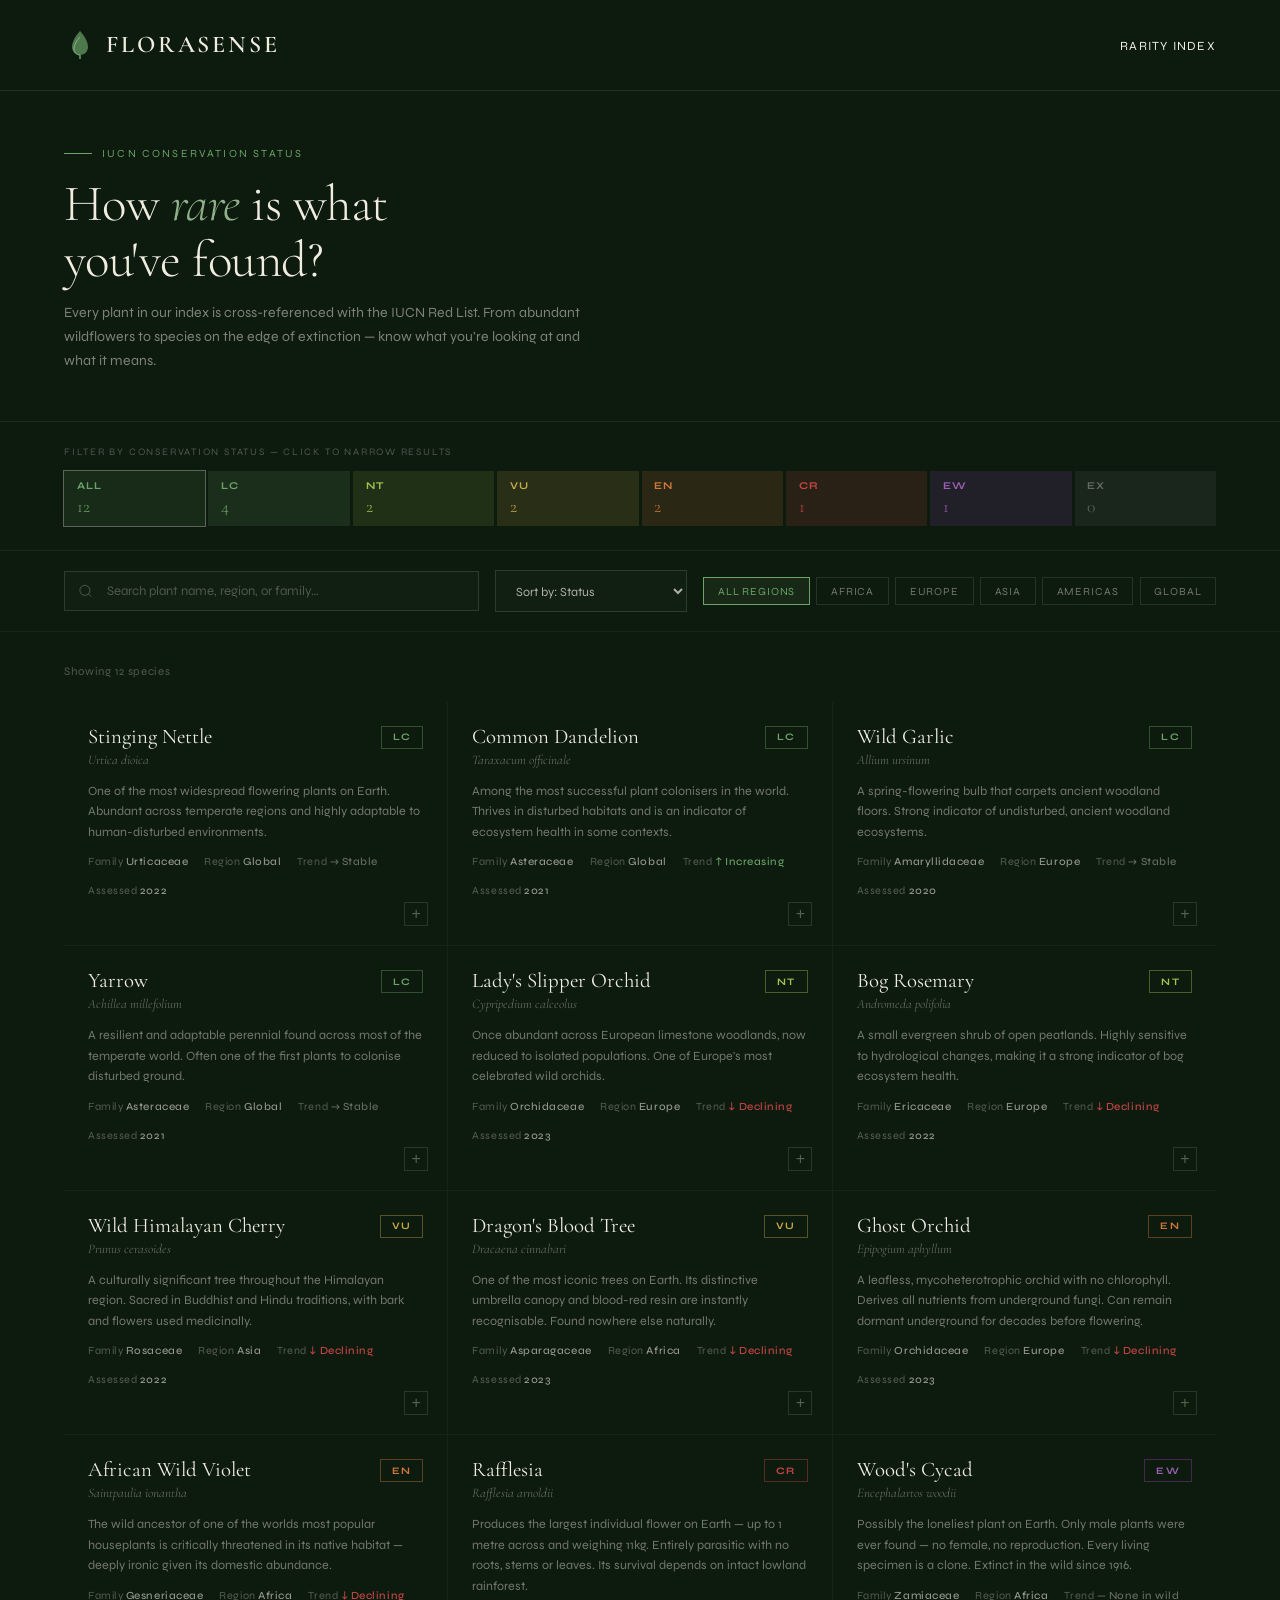
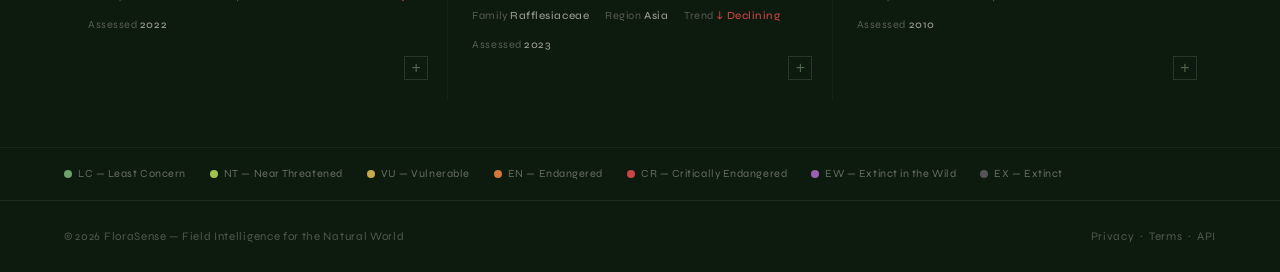
==== pages/rarity.html @ 64cdcfa9 "new commit" ====
<!DOCTYPE html>
<html lang="en">
<head>
<meta charset="UTF-8">
<meta name="viewport" content="width=device-width, initial-scale=1.0">
<title>FloraSense — Rarity Index</title>
<link href="https://fonts.googleapis.com/css2?family=Cormorant+Garamond:ital,wght@0,300;0,400;0,600;1,300;1,400&family=Syne:wght@400;500;700&display=swap" rel="stylesheet">
<link rel="stylesheet" href="../assets/css/style.css">
<style>
  .page { min-height: 100vh; display: flex; flex-direction: column; background: #0d1a0e; }

  .page-hero {
    position: relative;
    padding: 3.5rem 4rem 3rem;
    border-bottom: 0.5px solid rgba(143,176,138,0.12);
    overflow: hidden;
  }

  .page-hero::before {
    content: '';
    position: absolute;
    inset: 0;
    background-image: url('../assets/images/forest_elf.jpg');
    background-size: cover;
    background-position: center 60%;
    filter: saturate(0.3) brightness(0.15);
    z-index: 0;
  }

  .page-hero-content { position: relative; z-index: 1; max-width: 1300px; margin: 0 auto; width: 100%; }

  .panel-label {
    font-size: 0.68rem;
    letter-spacing: 0.2em;
    text-transform: uppercase;
    color: var(--leaf);
    margin-bottom: 1rem;
    display: flex;
    align-items: center;
    gap: 10px;
  }
  .panel-label::before { content: ''; width: 28px; height: 1px; background: var(--leaf); }

  .page-hero h1 {
    font-family: 'Cormorant Garamond', serif;
    font-size: clamp(2.2rem, 4vw, 3.5rem);
    font-weight: 300;
    line-height: 1.1;
    margin-bottom: 0.8rem;
  }
  .page-hero h1 em { font-style: italic; color: var(--sage); }
  .page-hero p { font-size: 0.88rem; color: rgba(240,236,224,0.5); line-height: 1.7; max-width: 540px; }

  /* SCALE STRIP */
  .scale-strip {
    padding: 1.5rem 4rem;
    border-bottom: 0.5px solid rgba(143,176,138,0.1);
    max-width: 1300px;
    margin: 0 auto;
    width: 100%;
  }
  .scale-label { font-size: 0.62rem; letter-spacing: 0.18em; text-transform: uppercase; color: rgba(240,236,224,0.3); margin-bottom: 0.8rem; }
  .scale-bar { display: flex; gap: 3px; }
  .scale-seg { flex: 1; padding: 0.55rem 0.8rem; cursor: pointer; transition: opacity 0.2s; display: flex; flex-direction: column; gap: 4px; }
  .scale-seg:hover { opacity: 0.8; }
  .scale-seg.active { outline: 1.5px solid rgba(240,236,224,0.35); }
  .scale-seg-label { font-size: 0.65rem; font-weight: 700; letter-spacing: 0.1em; text-transform: uppercase; }
  .scale-seg-count { font-family: 'Cormorant Garamond', serif; font-size: 1.1rem; font-weight: 300; }

  .seg-all { background: rgba(107,163,104,0.12); } .seg-all .scale-seg-label,.seg-all .scale-seg-count { color: var(--leaf); }
  .seg-lc  { background: rgba(107,163,104,0.15); } .seg-lc  .scale-seg-label,.seg-lc  .scale-seg-count { color: #6ba368; }
  .seg-nt  { background: rgba(160,195,80,0.13);  } .seg-nt  .scale-seg-label,.seg-nt  .scale-seg-count { color: #a0c350; }
  .seg-vu  { background: rgba(201,168,76,0.15);  } .seg-vu  .scale-seg-label,.seg-vu  .scale-seg-count { color: #c9a84c; }
  .seg-en  { background: rgba(210,120,60,0.15);  } .seg-en  .scale-seg-label,.seg-en  .scale-seg-count { color: #d2783c; }
  .seg-cr  { background: rgba(200,70,70,0.15);   } .seg-cr  .scale-seg-label,.seg-cr  .scale-seg-count { color: #c84646; }
  .seg-ew  { background: rgba(150,60,180,0.15);  } .seg-ew  .scale-seg-label,.seg-ew  .scale-seg-count { color: #9a60b4; }
  .seg-ex  { background: rgba(80,80,80,0.2);     } .seg-ex  .scale-seg-label,.seg-ex  .scale-seg-count { color: rgba(240,236,224,0.35); }

  /* CONTROLS */
  .controls-row {
    padding: 1.2rem 4rem;
    border-bottom: 0.5px solid rgba(143,176,138,0.08);
    display: flex;
    gap: 1rem;
    align-items: center;
    flex-wrap: wrap;
    max-width: 1300px;
    margin: 0 auto;
    width: 100%;
  }

  .search-wrap { position: relative; flex: 1; min-width: 200px; }
  .search-wrap svg { position: absolute; left: 14px; top: 50%; transform: translateY(-50%); width: 15px; height: 15px; stroke: rgba(143,176,138,0.45); pointer-events: none; }
  #search-input { width: 100%; background: rgba(20,36,21,0.5); border: 0.5px solid rgba(143,176,138,0.2); color: var(--cream); font-family: 'Syne', sans-serif; font-size: 0.82rem; padding: 0.7rem 1rem 0.7rem 2.6rem; outline: none; transition: border-color 0.2s; }
  #search-input::placeholder { color: rgba(240,236,224,0.28); }
  #search-input:focus { border-color: var(--leaf); }

  .sort-select { background: rgba(20,36,21,0.5); border: 0.5px solid rgba(143,176,138,0.2); color: rgba(240,236,224,0.7); font-family: 'Syne', sans-serif; font-size: 0.78rem; padding: 0.7rem 1rem; outline: none; cursor: pointer; }
  .sort-select option { background: #0d1a0e; }

  .region-pills { display: flex; gap: 0.4rem; flex-wrap: wrap; }
  .region-pill { font-family: 'Syne', sans-serif; font-size: 0.68rem; letter-spacing: 0.08em; text-transform: uppercase; padding: 0.4rem 0.85rem; border: 0.5px solid rgba(143,176,138,0.18); color: rgba(240,236,224,0.45); background: transparent; cursor: pointer; transition: all 0.2s; }
  .region-pill:hover { border-color: var(--leaf); color: var(--cream); }
  .region-pill.active { border-color: var(--leaf); color: var(--leaf); background: rgba(107,163,104,0.1); }

  /* GRID */
  .rarity-grid-wrap { padding: 2rem 4rem 3rem; max-width: 1300px; margin: 0 auto; width: 100%; flex: 1; }
  .grid-meta { font-size: 0.72rem; color: rgba(240,236,224,0.3); letter-spacing: 0.06em; margin-bottom: 1.5rem; }
  .rarity-grid { display: grid; grid-template-columns: repeat(auto-fill, minmax(300px, 1fr)); gap: 1px; background: rgba(143,176,138,0.07); }

  /* PLANT CARD */
  .plant-card { background: #0d1a0e; padding: 1.5rem; cursor: pointer; transition: background 0.2s; position: relative; padding-bottom: 3rem; }
  .plant-card:hover { background: rgba(20,36,21,0.9); }
  .plant-card.expanded { background: rgba(20,40,21,0.95); }

  .card-top { display: flex; align-items: flex-start; justify-content: space-between; gap: 0.8rem; margin-bottom: 0.8rem; }
  .card-name { font-family: 'Cormorant Garamond', serif; font-size: 1.3rem; font-weight: 400; line-height: 1.1; margin-bottom: 0.2rem; }
  .card-latin { font-family: 'Cormorant Garamond', serif; font-style: italic; font-size: 0.82rem; color: rgba(240,236,224,0.38); }
  .card-snippet { font-size: 0.78rem; color: rgba(240,236,224,0.45); line-height: 1.65; margin-bottom: 0.8rem; }

  .status-badge { font-size: 0.62rem; font-weight: 700; letter-spacing: 0.12em; text-transform: uppercase; padding: 0.28rem 0.7rem; white-space: nowrap; flex-shrink: 0; }
  .status-LC { border: 0.5px solid rgba(107,163,104,0.4); color: #6ba368; }
  .status-NT { border: 0.5px solid rgba(160,195,80,0.4);  color: #a0c350; }
  .status-VU { border: 0.5px solid rgba(201,168,76,0.4);  color: #c9a84c; }
  .status-EN { border: 0.5px solid rgba(210,120,60,0.4);  color: #d2783c; }
  .status-CR { border: 0.5px solid rgba(200,70,70,0.4);   color: #c84646; }
  .status-EW { border: 0.5px solid rgba(150,60,180,0.4);  color: #9a60b4; }
  .status-EX { border: 0.5px solid rgba(120,120,120,0.4); color: rgba(240,236,224,0.4); }

  .card-meta-row { display: flex; gap: 1rem; flex-wrap: wrap; }
  .card-meta-item { font-size: 0.68rem; color: rgba(240,236,224,0.32); letter-spacing: 0.05em; }
  .card-meta-item span { color: rgba(240,236,224,0.6); font-weight: 500; }

  .card-expand-btn { position: absolute; bottom: 1.2rem; right: 1.2rem; width: 24px; height: 24px; border: 0.5px solid rgba(143,176,138,0.2); background: transparent; cursor: pointer; display: flex; align-items: center; justify-content: center; transition: all 0.2s; color: rgba(143,176,138,0.5); font-size: 16px; line-height: 1; }
  .plant-card:hover .card-expand-btn { border-color: var(--leaf); color: var(--leaf); }

  /* EXPANDED DETAIL */
  .card-detail { display: none; margin-top: 1.2rem; padding-top: 1.2rem; border-top: 0.5px solid rgba(143,176,138,0.12); animation: fadeUp 0.3s ease forwards; }
  .plant-card.expanded .card-detail { display: block; }

  @keyframes fadeUp { from { opacity:0; transform:translateY(8px); } to { opacity:1; transform:translateY(0); } }

  .detail-row { display: grid; grid-template-columns: 1fr 1fr; gap: 1.2rem; margin-bottom: 1.2rem; }
  .detail-block-title { font-size: 0.62rem; letter-spacing: 0.15em; text-transform: uppercase; color: var(--leaf); margin-bottom: 0.45rem; }
  .detail-block-body { font-size: 0.78rem; color: rgba(240,236,224,0.6); line-height: 1.65; }

  .threat-tags { display: flex; flex-wrap: wrap; gap: 0.4rem; margin-top: 0.4rem; }
  .threat-tag { font-size: 0.65rem; letter-spacing: 0.05em; padding: 0.25rem 0.6rem; border: 0.5px solid rgba(200,100,80,0.25); color: #d48a7a; }
  .conservation-tag { font-size: 0.65rem; letter-spacing: 0.05em; padding: 0.25rem 0.6rem; border: 0.5px solid rgba(107,163,104,0.25); color: var(--sage); }

  .card-actions { display: flex; gap: 1rem; margin-top: 1rem; padding-top: 1rem; border-top: 0.5px solid rgba(143,176,138,0.08); }
  .card-action-link { font-size: 0.72rem; letter-spacing: 0.08em; text-transform: uppercase; color: var(--leaf); text-decoration: none; transition: color 0.2s; }
  .card-action-link:hover { color: var(--sage); }

  /* LEGEND */
  .legend-strip { padding: 1.2rem 4rem; border-top: 0.5px solid rgba(143,176,138,0.08); display: flex; gap: 1.5rem; flex-wrap: wrap; max-width: 1300px; margin: 0 auto; width: 100%; }
  .legend-item { display: flex; align-items: center; gap: 6px; font-size: 0.68rem; color: rgba(240,236,224,0.4); letter-spacing: 0.05em; }
  .legend-dot { width: 8px; height: 8px; border-radius: 50%; flex-shrink: 0; }

  @media (max-width: 900px) {
    .page-hero,.scale-strip,.controls-row,.rarity-grid-wrap,.legend-strip { padding-left: 1.5rem; padding-right: 1.5rem; }
    .rarity-grid { grid-template-columns: 1fr; }
    .scale-seg-label { font-size: 0.55rem; }
    .detail-row { grid-template-columns: 1fr; }
    .region-pills { display: none; }
  }
</style>
</head>
<body>
<div class="page">

  <nav>
    <a href="../index.html" class="logo">
      <svg class="logo-icon" viewBox="0 0 32 32" fill="none">
        <path d="M16 2C16 2 8 10 8 18C8 22.4 11.6 26 16 26C20.4 26 24 22.4 24 18C24 10 16 2 16 2Z" fill="#6ba368" opacity="0.7"/>
        <path d="M16 8C16 8 10 14 10 20C10 23.3 12.7 26 16 26" stroke="#8fb08a" stroke-width="1" fill="none"/>
        <line x1="16" y1="26" x2="16" y2="30" stroke="#6ba368" stroke-width="1.5"/>
      </svg>
      <span class="logo-text">FloraSense</span>
    </a>
    <ul class="nav-links">
      <!--<li><a href="scan.html">Identify</a></li>-->
      <!--<li><a href="remedies.html">Remedies</a></li>-->
      <li><a href="rarity.html" style="color:var(--cream)">Rarity Index</a></li>
      <!--<li><a href="field-guide.html">Field Guide</a></li>-->
    </ul>
  </nav>

  <div class="page-hero">
    <div class="page-hero-content">
      <div class="panel-label">IUCN Conservation Status</div>
      <h1>How <em>rare</em> is what<br>you've found?</h1>
      <p>Every plant in our index is cross-referenced with the IUCN Red List. From abundant wildflowers to species on the edge of extinction — know what you're looking at and what it means.</p>
    </div>
  </div>

  <!-- RARITY SCALE BAR -->
  <div class="scale-strip">
    <div class="scale-label">Filter by conservation status — click to narrow results</div>
    <div class="scale-bar">
      <div class="scale-seg seg-all active" data-status="all"><span class="scale-seg-label">All</span><span class="scale-seg-count" id="count-all">12</span></div>
      <div class="scale-seg seg-lc"  data-status="LC"><span class="scale-seg-label">LC</span><span class="scale-seg-count" id="count-LC">0</span></div>
      <div class="scale-seg seg-nt"  data-status="NT"><span class="scale-seg-label">NT</span><span class="scale-seg-count" id="count-NT">0</span></div>
      <div class="scale-seg seg-vu"  data-status="VU"><span class="scale-seg-label">VU</span><span class="scale-seg-count" id="count-VU">0</span></div>
      <div class="scale-seg seg-en"  data-status="EN"><span class="scale-seg-label">EN</span><span class="scale-seg-count" id="count-EN">0</span></div>
      <div class="scale-seg seg-cr"  data-status="CR"><span class="scale-seg-label">CR</span><span class="scale-seg-count" id="count-CR">0</span></div>
      <div class="scale-seg seg-ew"  data-status="EW"><span class="scale-seg-label">EW</span><span class="scale-seg-count" id="count-EW">0</span></div>
      <div class="scale-seg seg-ex"  data-status="EX"><span class="scale-seg-label">EX</span><span class="scale-seg-count" id="count-EX">0</span></div>
    </div>
  </div>

  <!-- CONTROLS -->
  <div class="controls-row">
    <div class="search-wrap">
      <svg viewBox="0 0 24 24" fill="none" stroke="currentColor" stroke-width="1.5"><circle cx="11" cy="11" r="8"/><path d="M21 21l-4.35-4.35"/></svg>
      <input type="text" id="search-input" placeholder="Search plant name, region, or family…">
    </div>
    <select class="sort-select" id="sort-select">
      <option value="status">Sort by: Status</option>
      <option value="name">Sort by: Name</option>
      <option value="population">Sort by: Population Trend</option>
    </select>
    <div class="region-pills">
      <button class="region-pill active" data-region="all">All Regions</button>
      <button class="region-pill" data-region="africa">Africa</button>
      <button class="region-pill" data-region="europe">Europe</button>
      <button class="region-pill" data-region="asia">Asia</button>
      <button class="region-pill" data-region="americas">Americas</button>
      <button class="region-pill" data-region="global">Global</button>
    </div>
  </div>

  <!-- GRID -->
  <div class="rarity-grid-wrap">
    <div class="grid-meta" id="grid-meta">Showing 12 species</div>
    <div class="rarity-grid" id="rarity-grid"></div>
  </div>

  <!-- LEGEND -->
  <div class="legend-strip">
    <div class="legend-item"><div class="legend-dot" style="background:#6ba368"></div>LC — Least Concern</div>
    <div class="legend-item"><div class="legend-dot" style="background:#a0c350"></div>NT — Near Threatened</div>
    <div class="legend-item"><div class="legend-dot" style="background:#c9a84c"></div>VU — Vulnerable</div>
    <div class="legend-item"><div class="legend-dot" style="background:#d2783c"></div>EN — Endangered</div>
    <div class="legend-item"><div class="legend-dot" style="background:#c84646"></div>CR — Critically Endangered</div>
    <div class="legend-item"><div class="legend-dot" style="background:#9a60b4"></div>EW — Extinct in the Wild</div>
    <div class="legend-item"><div class="legend-dot" style="background:#555"></div>EX — Extinct</div>
  </div>

  <footer>
    <span>&copy; 2026 FloraSense &mdash; Field Intelligence for the Natural World</span>
    <span>Privacy &nbsp;&middot;&nbsp; Terms &nbsp;&middot;&nbsp; API</span>
  </footer>
</div>

<script>
const plants = [
  { id:1,  name:'Stinging Nettle',         latin:'Urtica dioica',          family:'Urticaceae',     status:'LC', region:'global',  population:'Stable',        trend:'stable',    habitat:'Disturbed ground, riverbanks, woodland edges',       range:'Worldwide — all continents except Antarctica',           snippet:'One of the most widespread flowering plants on Earth. Abundant across temperate regions and highly adaptable to human-disturbed environments.',                                                                                threats:[],                                                                                          conservation:['No conservation concern','Widely cultivated'],                                               lastAssessed:'2022' },
  { id:2,  name:'Common Dandelion',        latin:'Taraxacum officinale',   family:'Asteraceae',     status:'LC', region:'global',  population:'Increasing',    trend:'increasing',habitat:'Grassland, lawns, roadsides, disturbed soil',        range:'Globally distributed, native to Eurasia',                snippet:'Among the most successful plant colonisers in the world. Thrives in disturbed habitats and is an indicator of ecosystem health in some contexts.',                                                                             threats:[],                                                                                          conservation:['No conservation action required'],                                                           lastAssessed:'2021' },
  { id:3,  name:'Wild Garlic',             latin:'Allium ursinum',         family:'Amaryllidaceae', status:'LC', region:'europe',  population:'Stable',        trend:'stable',    habitat:'Damp deciduous woodland, shaded stream banks',        range:'Europe and Asia',                                        snippet:'A spring-flowering bulb that carpets ancient woodland floors. Strong indicator of undisturbed, ancient woodland ecosystems.',                                                                                                 threats:['Habitat loss from woodland clearance'],                                                    conservation:['Protected in some EU states','Habitat preservation key'],                                   lastAssessed:'2020' },
  { id:4,  name:'Yarrow',                  latin:'Achillea millefolium',   family:'Asteraceae',     status:'LC', region:'global',  population:'Stable',        trend:'stable',    habitat:'Meadows, grasslands, roadsides, open woodland',       range:'Northern hemisphere — widespread',                       snippet:'A resilient and adaptable perennial found across most of the temperate world. Often one of the first plants to colonise disturbed ground.',                                                                                  threats:[],                                                                                          conservation:['No concern','Beneficial for pollinators'],                                                   lastAssessed:'2021' },
  { id:5,  name:"Lady's Slipper Orchid",  latin:'Cypripedium calceolus',  family:'Orchidaceae',    status:'NT', region:'europe',  population:'Declining',     trend:'declining', habitat:'Calcareous woodland, limestone grassland',            range:'Europe and Asia, highly fragmented',                     snippet:"Once abundant across European limestone woodlands, now reduced to isolated populations. One of Europe's most celebrated wild orchids.",                                                                                       threats:['Illegal collection','Habitat loss','Woodland management changes'],                         conservation:['CITES Appendix II','Protected across EU','Active reintroduction programmes'],               lastAssessed:'2023' },
  { id:6,  name:'Bog Rosemary',           latin:'Andromeda polifolia',    family:'Ericaceae',      status:'NT', region:'europe',  population:'Declining',     trend:'declining', habitat:'Peat bogs, wet heathland, sphagnum moss communities', range:'Circumpolar — Northern Europe, Asia, North America',     snippet:'A small evergreen shrub of open peatlands. Highly sensitive to hydrological changes, making it a strong indicator of bog ecosystem health.',                                                                                 threats:['Peat extraction','Drainage of wetlands','Climate-driven habitat drying'],                  conservation:['Peatland restoration key','Protected in several EU countries'],                             lastAssessed:'2022' },
  { id:7,  name:'Wild Himalayan Cherry',  latin:'Prunus cerasoides',      family:'Rosaceae',       status:'VU', region:'asia',    population:'Declining',     trend:'declining', habitat:'Montane forests, 1,000–2,400m elevation',            range:'Himalayas — India, Nepal, Bhutan, Myanmar',              snippet:'A culturally significant tree throughout the Himalayan region. Sacred in Buddhist and Hindu traditions, with bark and flowers used medicinally.',                                                                              threats:['Deforestation','Over-harvesting of bark','Agricultural expansion','Climate change'],        conservation:['Protected forest zones','Community conservation efforts in Nepal'],                         lastAssessed:'2022' },
  { id:8,  name:"Dragon's Blood Tree",    latin:'Dracaena cinnabari',     family:'Asparagaceae',   status:'VU', region:'africa',  population:'Declining',     trend:'declining', habitat:'Rocky plateaus, monsoon cloud forest',               range:'Endemic to Socotra Island, Yemen',                       snippet:"One of the most iconic trees on Earth. Its distinctive umbrella canopy and blood-red resin are instantly recognisable. Found nowhere else naturally.",                                                                        threats:['Climate change reducing fog','Overgrazing','Low natural regeneration'],                    conservation:['UNESCO World Heritage Site','Socotra Archipelago protected area'],                          lastAssessed:'2023' },
  { id:9,  name:'Ghost Orchid',           latin:'Epipogium aphyllum',     family:'Orchidaceae',    status:'EN', region:'europe',  population:'Declining',     trend:'declining', habitat:'Deep shaded beech and oak woodland, humus-rich soils',range:'Europe and temperate Asia, highly sporadic',            snippet:'A leafless, mycoheterotrophic orchid with no chlorophyll. Derives all nutrients from underground fungi. Can remain dormant underground for decades before flowering.',                                                         threats:['Woodland disturbance','Loss of mycorrhizal networks','Climate change','Deer browsing'],     conservation:['Strictly protected across EU','Sites kept confidential to prevent disturbance'],            lastAssessed:'2023' },
  { id:10, name:'African Wild Violet',    latin:'Saintpaulia ionantha',   family:'Gesneriaceae',   status:'EN', region:'africa',  population:'Declining',     trend:'declining', habitat:'Humid montane forest, shaded rocky outcrops',        range:'Endemic to the Eastern Arc Mountains, Tanzania',         snippet:'The wild ancestor of one of the worlds most popular houseplants is critically threatened in its native habitat — deeply ironic given its domestic abundance.',                                                                  threats:['Deforestation','Agricultural encroachment','Collection pressure'],                         conservation:['CITES Appendix I','Eastern Arc forest reserves','Ex-situ conservation in botanical gardens'],lastAssessed:'2022' },
  { id:11, name:'Rafflesia',              latin:'Rafflesia arnoldii',      family:'Rafflesiaceae',  status:'CR', region:'asia',    population:'Declining',     trend:'declining', habitat:'Lowland tropical rainforest',                        range:'Sumatra and Borneo, Indonesia',                          snippet:'Produces the largest individual flower on Earth — up to 1 metre across and weighing 11kg. Entirely parasitic with no roots, stems or leaves. Its survival depends on intact lowland rainforest.',                            threats:['Rapid deforestation','Palm oil expansion','Cannot be cultivated outside natural habitat'],  conservation:['Indonesian national parks','No successful ex-situ conservation yet developed'],             lastAssessed:'2023' },
  { id:12, name:"Wood's Cycad",           latin:'Encephalartos woodii',    family:'Zamiaceae',      status:'EW', region:'africa',  population:'None in wild',  trend:'none',      habitat:'Formerly subtropical coastal forest, South Africa', range:'Last wild specimen found in KwaZulu-Natal, 1916',        snippet:'Possibly the loneliest plant on Earth. Only male plants were ever found — no female, no reproduction. Every living specimen is a clone. Extinct in the wild since 1916.',                                                      threats:['Original habitat destroyed','No wild population remains','Reproduction impossible without female plant'], conservation:['Held in 150+ botanical gardens globally','Genetic research ongoing','Kew Gardens holds original specimens'], lastAssessed:'2010' },
];

const statusOrder = { LC:0, NT:1, VU:2, EN:3, CR:4, EW:5, EX:6 };
let activeStatus = 'all', activeRegion = 'all', searchQuery = '', sortBy = 'status', expandedId = null;

function getFiltered() {
  return plants
    .filter(p => {
      const matchStatus = activeStatus === 'all' || p.status === activeStatus;
      const matchRegion = activeRegion === 'all' || p.region === activeRegion;
      const q = searchQuery.toLowerCase();
      const matchSearch = !q || p.name.toLowerCase().includes(q) || p.latin.toLowerCase().includes(q) || p.family.toLowerCase().includes(q) || p.range.toLowerCase().includes(q);
      return matchStatus && matchRegion && matchSearch;
    })
    .sort((a, b) => {
      if (sortBy === 'name') return a.name.localeCompare(b.name);
      if (sortBy === 'population') return ['declining','stable','increasing','none'].indexOf(a.trend) - ['declining','stable','increasing','none'].indexOf(b.trend);
      return statusOrder[a.status] - statusOrder[b.status];
    });
}

function render() {
  const filtered = getFiltered();
  const grid = document.getElementById('rarity-grid');
  document.getElementById('grid-meta').textContent = `Showing ${filtered.length} species`;
  grid.innerHTML = '';

  if (!filtered.length) {
    grid.innerHTML = '<div style="padding:4rem 2rem;text-align:center;color:rgba(240,236,224,0.25);font-size:0.85rem;grid-column:1/-1">No species match your current filters.</div>';
    return;
  }

  filtered.forEach(p => {
    const trendColor = p.trend === 'declining' ? '#c84646' : p.trend === 'increasing' ? '#6ba368' : 'rgba(240,236,224,0.4)';
    const trendIcon  = p.trend === 'declining' ? '&#8595;' : p.trend === 'increasing' ? '&#8593;' : p.trend === 'stable' ? '&#8594;' : '&mdash;';
    const isExpanded = p.id === expandedId;

    const card = document.createElement('div');
    card.className = 'plant-card' + (isExpanded ? ' expanded' : '');
    card.dataset.id = p.id;

    card.innerHTML = `
      <div class="card-top">
        <div>
          <div class="card-name">${p.name}</div>
          <div class="card-latin">${p.latin}</div>
        </div>
        <span class="status-badge status-${p.status}">${p.status}</span>
      </div>
      <p class="card-snippet">${p.snippet}</p>
      <div class="card-meta-row">
        <div class="card-meta-item">Family <span>${p.family}</span></div>
        <div class="card-meta-item">Region <span style="text-transform:capitalize">${p.region}</span></div>
        <div class="card-meta-item">Trend <span style="color:${trendColor}">${trendIcon} ${p.population}</span></div>
        <div class="card-meta-item">Assessed <span>${p.lastAssessed}</span></div>
      </div>
      <div class="card-detail">
        <div class="detail-row">
          <div><div class="detail-block-title">Habitat</div><div class="detail-block-body">${p.habitat}</div></div>
          <div><div class="detail-block-title">Range</div><div class="detail-block-body">${p.range}</div></div>
        </div>
        ${p.threats.length ? `<div style="margin-bottom:1rem"><div class="detail-block-title">Threats</div><div class="threat-tags">${p.threats.map(t=>`<span class="threat-tag">${t}</span>`).join('')}</div></div>` : ''}
        <div style="margin-bottom:1rem"><div class="detail-block-title">Conservation Measures</div><div class="threat-tags">${p.conservation.map(c=>`<span class="conservation-tag">${c}</span>`).join('')}</div></div>
        <div class="card-actions">
          <a href="field-guide.html" class="card-action-link">Field Guide &#8594;</a>
          <a href="remedies.html" class="card-action-link">Medicinal Uses &#8594;</a>
        </div>
      </div>
      <button class="card-expand-btn">${isExpanded ? '&#8722;' : '&#43;'}</button>
    `;

    const toggle = () => { expandedId = p.id === expandedId ? null : p.id; render(); };
    card.querySelector('.card-expand-btn').addEventListener('click', e => { e.stopPropagation(); toggle(); });
    card.addEventListener('click', toggle);
    grid.appendChild(card);
  });
}

function updateCounts() {
  document.getElementById('count-all').textContent = plants.length;
  ['LC','NT','VU','EN','CR','EW','EX'].forEach(s => {
    document.getElementById('count-' + s).textContent = plants.filter(p => p.status === s).length;
  });
}

document.querySelectorAll('.scale-seg').forEach(seg => {
  seg.addEventListener('click', () => {
    document.querySelectorAll('.scale-seg').forEach(s => s.classList.remove('active'));
    seg.classList.add('active');
    activeStatus = seg.dataset.status;
    expandedId = null;
    render();
  });
});

document.querySelectorAll('.region-pill').forEach(pill => {
  pill.addEventListener('click', () => {
    document.querySelectorAll('.region-pill').forEach(p => p.classList.remove('active'));
    pill.classList.add('active');
    activeRegion = pill.dataset.region;
    expandedId = null;
    render();
  });
});

document.getElementById('search-input').addEventListener('input', e => { searchQuery = e.target.value; expandedId = null; render(); });
document.getElementById('sort-select').addEventListener('change', e => { sortBy = e.target.value; render(); });

const nav = document.querySelector('nav');
window.addEventListener('scroll', () => {
  nav.style.background     = window.scrollY > 40 ? 'rgba(13,26,14,0.95)' : '';
  nav.style.backdropFilter = window.scrollY > 40 ? 'blur(12px)' : '';
});

updateCounts();
render();
</script>
</body>
</html>
---- assets/css/style.css ----
*, *::before, *::after { box-sizing: border-box; margin: 0; padding: 0; }

  :root {
    --moss: #2d4a2e;
    --fern: #4a7c4e;
    --sage: #8fb08a;
    --bark: #3d2b1f;
    --cream: #f0ece0;
    --mist: rgba(240,236,224,0.07);
    --gold: #c9a84c;
    --leaf: #6ba368;
  }

  html { scroll-behavior: smooth; }

  body {
    font-family: 'Syne', sans-serif;
    background: #0d1a0e;
    color: var(--cream);
    min-height: 100vh;
    overflow-x: hidden;
  }

  /* ── HERO ── */
  .hero {
    position: relative;
    min-height: 100vh;
    display: flex;
    flex-direction: column;
    overflow: hidden;
  }

  /* Image pinned to left half, full height */
  .hero-bg {
    position: absolute;
    top: 0;
    left: 0;
    width: 55%;
    height: 100%;
    background-image: url('../images/forest_elf.webp');
    background-size: cover;
    background-position: center top;
    filter: saturate(0.65) brightness(0.5);
    z-index: 0;
  }

  /* Gradient mask: fades image into dark bg on the right, + bottom vignette */
  .hero-overlay {
    position: absolute;
    inset: 0;
    background:
      linear-gradient(to right,
        rgba(13,26,14,0.15) 0%,
        rgba(13,26,14,0.35) 30%,
        rgba(13,26,14,0.82) 52%,
        rgba(13,26,14,1)    68%,
        rgba(13,26,14,1)    100%
      ),
      linear-gradient(to bottom,
        transparent 55%,
        rgba(13,26,14,0.98) 100%
      );
    z-index: 1;
  }

  @media (max-width: 900px) {
    /* On mobile the image spans full width across the top */
    .hero-bg {
      width: 100%;
      height: 52%;
      background-position: center 15%;
    }
    .hero-overlay {
      background:
        linear-gradient(to bottom,
          rgba(13,26,14,0.1)  0%,
          rgba(13,26,14,0.55) 35%,
          rgba(13,26,14,0.95) 55%,
          rgba(13,26,14,1)    70%,
          rgba(13,26,14,1)    100%
        );
    }
  }

  /* ── NAV ── */
  nav {
    position: relative;
    z-index: 10;
    display: flex;
    align-items: center;
    justify-content: space-between;
    padding: 1.8rem 4rem;
    border-bottom: 0.5px solid rgba(143,176,138,0.15);
  }

  .logo {
    display: flex;
    align-items: center;
    gap: 10px;
    text-decoration: none;
  }

  .logo-icon {
    width: 32px;
    height: 32px;
  }

  .logo-text {
    font-family: 'Cormorant Garamond', serif;
    font-size: 1.5rem;
    font-weight: 600;
    letter-spacing: 0.12em;
    color: var(--cream);
    text-transform: uppercase;
  }

  .nav-links {
    display: flex;
    gap: 2.5rem;
    list-style: none;
  }

  .nav-links a {
    text-decoration: none;
    font-size: 0.78rem;
    letter-spacing: 0.1em;
    color: rgba(240,236,224,0.55);
    text-transform: uppercase;
    transition: color 0.2s;
  }

  .nav-links a:hover { color: var(--cream); }

  .btn-nav {
    background: transparent;
    border: 0.5px solid rgba(201,168,76,0.6);
    color: var(--gold);
    font-family: 'Syne', sans-serif;
    font-size: 0.78rem;
    letter-spacing: 0.12em;
    text-transform: uppercase;
    padding: 0.6rem 1.4rem;
    cursor: pointer;
    transition: all 0.2s;
  }

  .btn-nav:hover {
    background: var(--gold);
    color: #0d1a0e;
  }

  /* ── HERO CONTENT ── */
  .hero-body {
    position: relative;
    z-index: 5;
    flex: 1;
    display: grid;
    grid-template-columns: 1fr 420px;
    gap: 3rem;
    align-items: center;
    padding: 4rem 4rem 5rem 4rem;
    max-width: 1300px;
    margin: 0 auto;
    width: 100%;
  }

  .status-tag {
    display: inline-flex;
    align-items: center;
    gap: 8px;
    font-size: 0.7rem;
    letter-spacing: 0.18em;
    text-transform: uppercase;
    color: var(--leaf);
    margin-bottom: 1.5rem;
  }

  .status-tag::before {
    content: '';
    width: 28px;
    height: 1px;
    background: var(--leaf);
  }

  h1 {
    font-family: 'Cormorant Garamond', serif;
    font-size: clamp(3rem, 5vw, 4.8rem);
    font-weight: 300;
    line-height: 1.08;
    letter-spacing: -0.01em;
    margin-bottom: 1.6rem;
  }

  h1 em {
    font-style: italic;
    color: var(--sage);
  }

  .hero-desc {
    font-size: 1rem;
    line-height: 1.75;
    color: rgba(240,236,224,0.65);
    max-width: 480px;
    margin-bottom: 2.5rem;
  }

  .btn-primary {
    background: var(--cream);
    color: #0d1a0e;
    border: none;
    font-family: 'Syne', sans-serif;
    font-size: 0.82rem;
    font-weight: 700;
    letter-spacing: 0.1em;
    text-transform: uppercase;
    padding: 1rem 2.2rem;
    cursor: pointer;
    transition: all 0.2s;
    display: inline-block;
  }

  .btn-primary:hover {
    background: var(--gold);
  }

  .trust-line {
    margin-top: 2rem;
    display: flex;
    align-items: center;
    gap: 12px;
  }

  .trust-line::before {
    content: '';
    width: 2px;
    height: 36px;
    background: rgba(143,176,138,0.3);
  }

  .trust-line p {
    font-size: 0.75rem;
    color: rgba(240,236,224,0.4);
    line-height: 1.6;
  }

  .trust-line strong {
    color: rgba(240,236,224,0.7);
    font-weight: 500;
  }

  /* ── FEATURE CARD (right column) ── */
  .feature-card {
    background: rgba(20,36,21,0.7);
    border: 0.5px solid rgba(143,176,138,0.2);
    padding: 1.8rem;
    backdrop-filter: blur(12px);
  }

  .card-preview {
    width: 100%;
    aspect-ratio: 4/3;
    background: rgba(13,26,14,0.6);
    border: 0.5px solid rgba(143,176,138,0.1);
    display: flex;
    align-items: center;
    justify-content: center;
    margin-bottom: 1.2rem;
    position: relative;
    overflow: hidden;
  }

  .card-preview-img {
    width: 100%;
    height: 100%;
    object-fit: cover;
    opacity: 0.5;
    filter: saturate(0.4);
  }

  .scan-line {
    position: absolute;
    left: 0;
    right: 0;
    height: 2px;
    background: linear-gradient(to right, transparent, var(--leaf), transparent);
    animation: scan 3s ease-in-out infinite;
    top: 20%;
  }

  @keyframes scan {
    0%, 100% { top: 10%; opacity: 0; }
    20% { opacity: 1; }
    80% { opacity: 1; }
    100% { top: 90%; opacity: 0; }
  }

  .scan-corner {
    position: absolute;
    width: 18px;
    height: 18px;
    border-color: var(--leaf);
    border-style: solid;
    border-width: 0;
  }

  .scan-corner.tl { top: 12px; left: 12px; border-top-width: 2px; border-left-width: 2px; }
  .scan-corner.tr { top: 12px; right: 12px; border-top-width: 2px; border-right-width: 2px; }
  .scan-corner.bl { bottom: 12px; left: 12px; border-bottom-width: 2px; border-left-width: 2px; }
  .scan-corner.br { bottom: 12px; right: 12px; border-bottom-width: 2px; border-right-width: 2px; }

  .card-subtitle {
    font-size: 0.78rem;
    letter-spacing: 0.06em;
    color: rgba(240,236,224,0.5);
    margin-bottom: 0.3rem;
  }

  .card-title {
    font-family: 'Cormorant Garamond', serif;
    font-size: 1.2rem;
    font-weight: 400;
    margin-bottom: 1rem;
  }

  .card-divider { border: none; border-top: 0.5px solid rgba(143,176,138,0.15); margin: 1rem 0; }

  .card-link {
    font-size: 0.78rem;
    color: var(--leaf);
    letter-spacing: 0.06em;
    text-decoration: none;
    display: flex;
    align-items: center;
    gap: 6px;
  }

  .card-link:hover { color: var(--sage); }

  /* ── FEATURES SECTION ── */
  .features {
    padding: 6rem 4rem;
    max-width: 1300px;
    margin: 0 auto;
  }

  .section-label {
    font-size: 0.68rem;
    letter-spacing: 0.2em;
    text-transform: uppercase;
    color: var(--leaf);
    margin-bottom: 3rem;
    display: flex;
    align-items: center;
    gap: 10px;
  }

  .section-label::after {
    content: '';
    flex: 1;
    height: 0.5px;
    background: rgba(143,176,138,0.2);
  }

  .features-grid {
    display: grid;
    grid-template-columns: repeat(4, 1fr);
    gap: 0;
    border: 0.5px solid rgba(143,176,138,0.15);
  }

  .feat {
    padding: 2.5rem 2rem;
    border-right: 0.5px solid rgba(143,176,138,0.15);
    transition: background 0.25s;
  }

  .feat:last-child { border-right: none; }

  .feat:hover { background: rgba(74,124,78,0.07); }

  .feat-number {
    font-family: 'Cormorant Garamond', serif;
    font-size: 2.5rem;
    font-weight: 300;
    color: rgba(143,176,138,0.25);
    display: block;
    margin-bottom: 1rem;
  }

  .feat-title {
    font-size: 0.85rem;
    font-weight: 700;
    letter-spacing: 0.08em;
    text-transform: uppercase;
    margin-bottom: 0.8rem;
    color: var(--cream);
  }

  .feat-desc {
    font-size: 0.82rem;
    line-height: 1.7;
    color: rgba(240,236,224,0.5);
  }

  /* ── CTA BAND ── */
  .cta-band {
    margin: 0 4rem 6rem;
    background: rgba(20,36,21,0.5);
    border: 0.5px solid rgba(143,176,138,0.2);
    padding: 3.5rem 4rem;
    display: flex;
    align-items: center;
    justify-content: space-between;
    gap: 2rem;
    position: relative;
    overflow: hidden;
  }

  .cta-band::before {
    content: '';
    position: absolute;
    inset: 0;
    background-image: url('../assets/images/forest_elf.jpg');
    background-size: cover;
    background-position: center;
    opacity: 0.06;
    filter: saturate(0.3);
  }

  .cta-band-content { position: relative; z-index: 1; }

  .cta-band h2 {
    font-family: 'Cormorant Garamond', serif;
    font-size: 2.4rem;
    font-weight: 300;
  }

  .cta-band p {
    font-size: 0.9rem;
    color: rgba(240,236,224,0.55);
    margin-top: 0.5rem;
  }

  .cta-band .btn-primary { position: relative; z-index: 1; white-space: nowrap; }

  /* ── FOOTER ── */
  footer {
    border-top: 0.5px solid rgba(143,176,138,0.12);
    padding: 1.8rem 4rem;
    display: flex;
    justify-content: space-between;
    align-items: center;
    font-size: 0.72rem;
    color: rgba(240,236,224,0.3);
    letter-spacing: 0.06em;
  }

  /* ── HAMBURGER BUTTON ── */
  .nav-hamburger {
    display: none;
    flex-direction: column;
    justify-content: center;
    gap: 5px;
    width: 36px;
    height: 36px;
    background: transparent;
    border: 0.5px solid rgba(143,176,138,0.25);
    cursor: pointer;
    padding: 8px;
    transition: border-color 0.2s;
    flex-shrink: 0;
  }

  .nav-hamburger:hover { border-color: var(--leaf); }

  .nav-hamburger span {
    display: block;
    width: 100%;
    height: 1px;
    background: var(--cream);
    transition: all 0.25s ease;
    transform-origin: center;
  }

  /* Animated to X when open */
  .nav-hamburger.open span:nth-child(1) { transform: translateY(6px) rotate(45deg); }
  .nav-hamburger.open span:nth-child(2) { opacity: 0; transform: scaleX(0); }
  .nav-hamburger.open span:nth-child(3) { transform: translateY(-6px) rotate(-45deg); }

  /* ── MOBILE DRAWER ── */
  .nav-mobile-drawer {
    display: none;
    position: fixed;
    top: 0; left: 0; right: 0; bottom: 0;
    background: rgba(10,20,11,0.98);
    z-index: 200;
    flex-direction: column;
    align-items: center;
    justify-content: center;
    gap: 0;
    opacity: 0;
    pointer-events: none;
    transition: opacity 0.25s ease;
  }

  .nav-mobile-drawer.open {
    opacity: 1;
    pointer-events: all;
  }

  .nav-mobile-close {
    position: absolute;
    top: 1.4rem; right: 1.5rem;
    background: transparent;
    border: 0.5px solid rgba(143,176,138,0.25);
    color: rgba(240,236,224,0.6);
    width: 36px; height: 36px;
    font-size: 1.2rem;
    cursor: pointer;
    display: flex; align-items: center; justify-content: center;
    transition: all 0.2s;
  }

  .nav-mobile-close:hover { border-color: var(--cream); color: var(--cream); }

  .nav-mobile-logo {
    position: absolute;
    top: 1.5rem; left: 1.5rem;
    font-family: 'Cormorant Garamond', serif;
    font-size: 1.2rem; font-weight: 600;
    letter-spacing: 0.12em; text-transform: uppercase;
    color: var(--cream); text-decoration: none;
    display: flex; align-items: center; gap: 8px;
  }

  .nav-mobile-links {
    list-style: none;
    text-align: center;
    width: 100%;
    padding: 0 2rem;
  }

  .nav-mobile-links li {
    border-bottom: 0.5px solid rgba(143,176,138,0.1);
  }

  .nav-mobile-links li:first-child { border-top: 0.5px solid rgba(143,176,138,0.1); }

  .nav-mobile-links a {
    display: block;
    padding: 1.3rem 0;
    text-decoration: none;
    font-family: 'Cormorant Garamond', serif;
    font-size: 1.8rem;
    font-weight: 300;
    color: rgba(240,236,224,0.7);
    letter-spacing: 0.04em;
    transition: color 0.2s;
  }

  .nav-mobile-links a:hover,
  .nav-mobile-links a.active { color: var(--cream); }

  .nav-mobile-links a.active {
    font-style: italic;
    color: var(--sage);
  }

  .nav-mobile-cta {
    margin-top: 2rem;
    background: var(--cream);
    color: #0d1a0e;
    border: none;
    font-family: 'Syne', sans-serif;
    font-size: 0.78rem;
    font-weight: 700;
    letter-spacing: 0.12em;
    text-transform: uppercase;
    padding: 0.9rem 2.5rem;
    cursor: pointer;
    transition: background 0.2s;
  }

  .nav-mobile-cta:hover { background: var(--gold); }

  @media (max-width: 900px) {
    nav { padding: 1.2rem 1.5rem; }
    nav .nav-links { display: none; }
    nav .btn-nav { display: none; }
    .nav-hamburger { display: flex; }
    .nav-mobile-drawer { display: flex; }

    .hero-body {
      grid-template-columns: 1fr;
      padding: 50vh 1.5rem 3rem;
    }
    .features { padding: 3rem 1.5rem; }
    .features-grid { grid-template-columns: 1fr 1fr; }
    .feat:nth-child(2) { border-right: none; }
    .feat:nth-child(3) { border-right: 0.5px solid rgba(143,176,138,0.15); }
    .cta-band { margin: 0 1.5rem 3rem; flex-direction: column; align-items: flex-start; padding: 2rem; }
    footer { padding: 1.2rem 1.5rem; flex-direction: column; gap: 0.5rem; text-align: center; }
  }

  @media (max-width: 480px) {
    .features-grid { grid-template-columns: 1fr; }
    .feat { border-right: none !important; border-bottom: 0.5px solid rgba(143,176,138,0.15); }
    .feat:last-child { border-bottom: none; }
    h1 { font-size: 2.6rem; }
  }
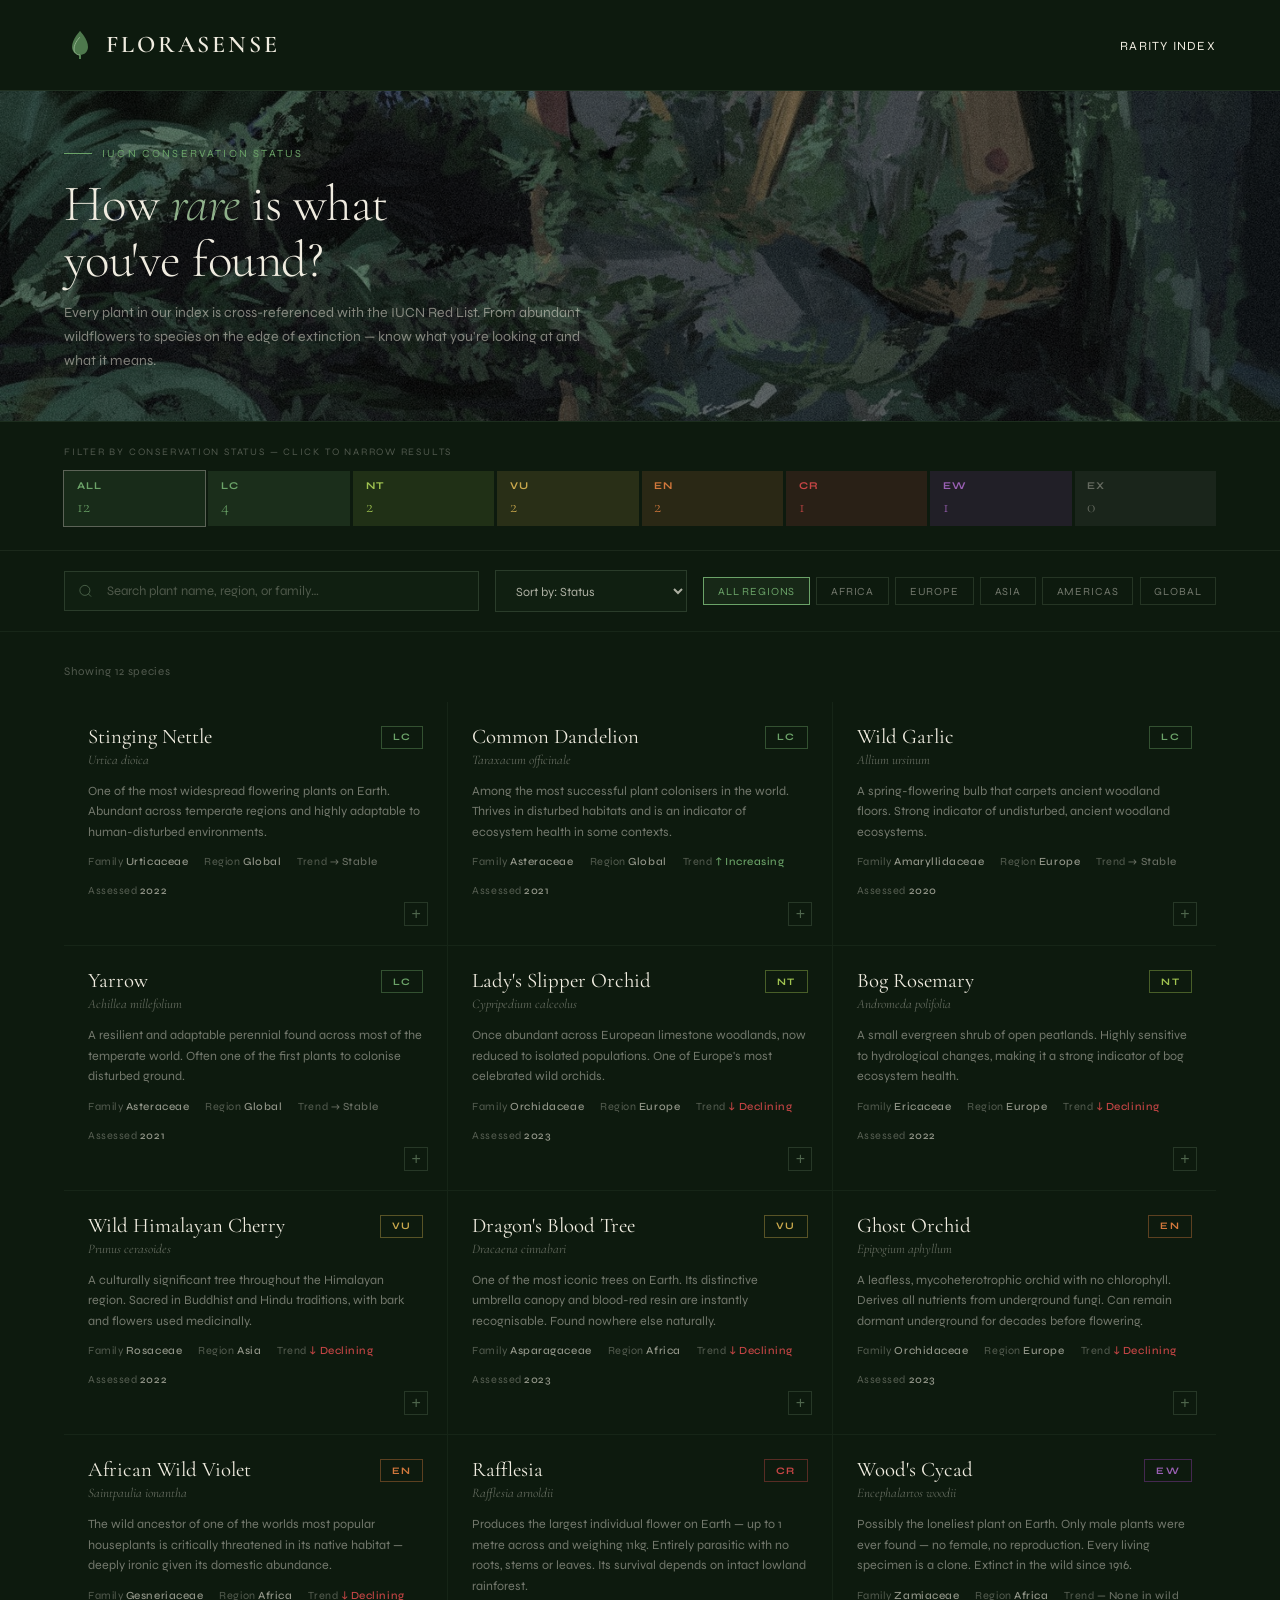
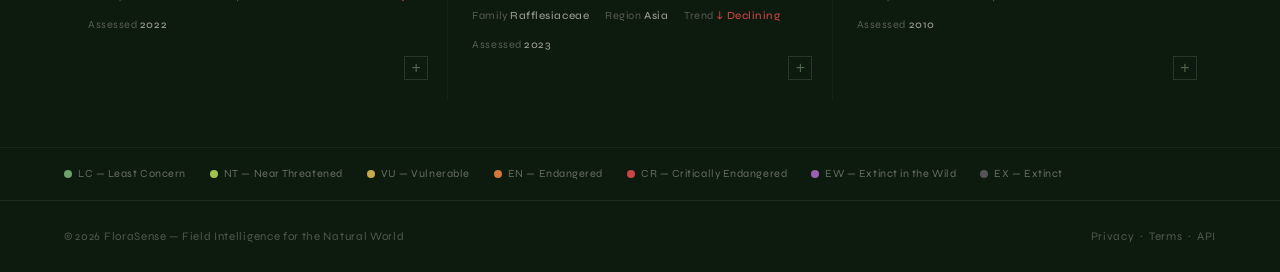
==== commit 976e5566: "new commit" ====
--- a/pages/rarity.html
+++ b/pages/rarity.html
@@ -20,10 +20,10 @@
     content: '';
     position: absolute;
     inset: 0;
-    background-image: url('../assets/images/forest_elf.jpg');
+    background-image: url('../assets/images/forest_elf2.webp');
     background-size: cover;
     background-position: center 60%;
-    filter: saturate(0.3) brightness(0.15);
+    filter: saturate(0.4) brightness(0.6);
     z-index: 0;
   }
 
--- a/assets/css/style.css
+++ b/assets/css/style.css
@@ -420,10 +420,10 @@
     content: '';
     position: absolute;
     inset: 0;
-    background-image: url('../assets/images/forest_elf.jpg');
+    background-image: url('../images/forest_elf.webp');
     background-size: cover;
     background-position: center;
-    opacity: 0.06;
+    opacity: 0.1;
     filter: saturate(0.3);
   }
 
